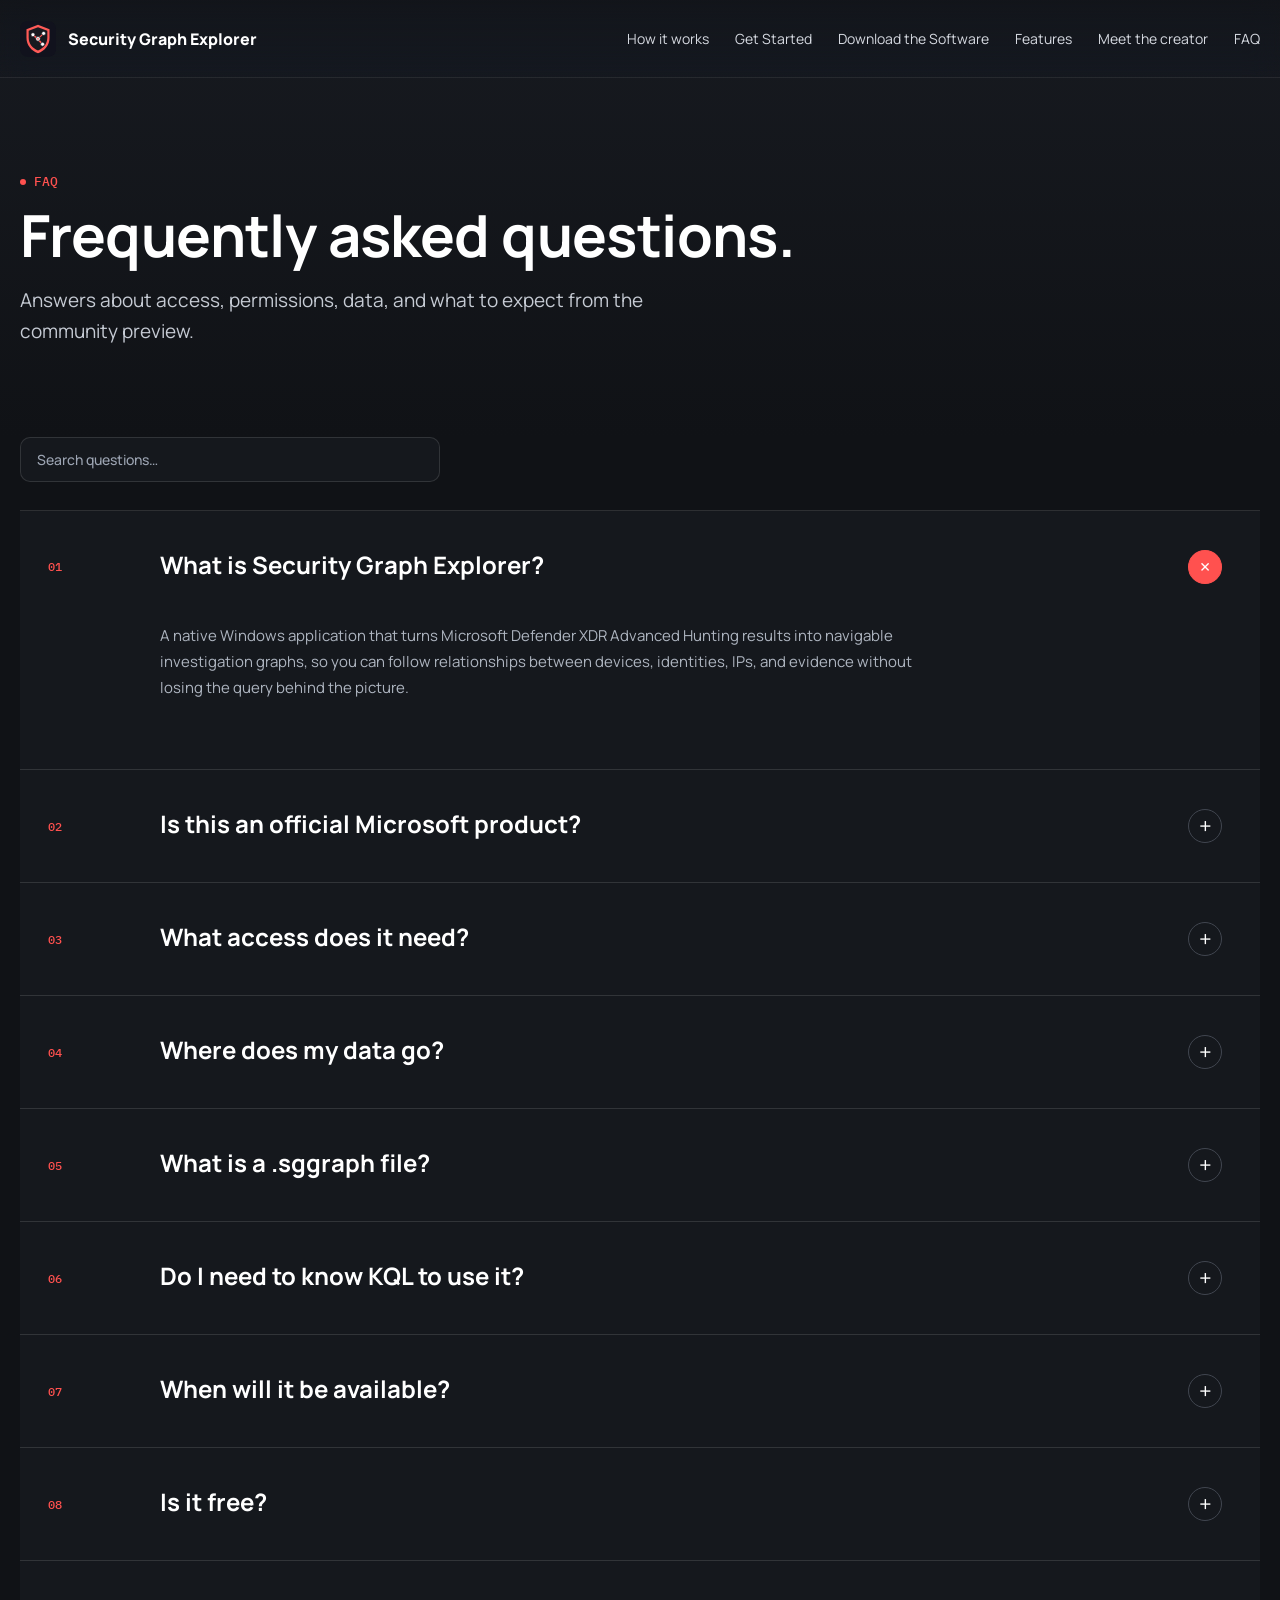
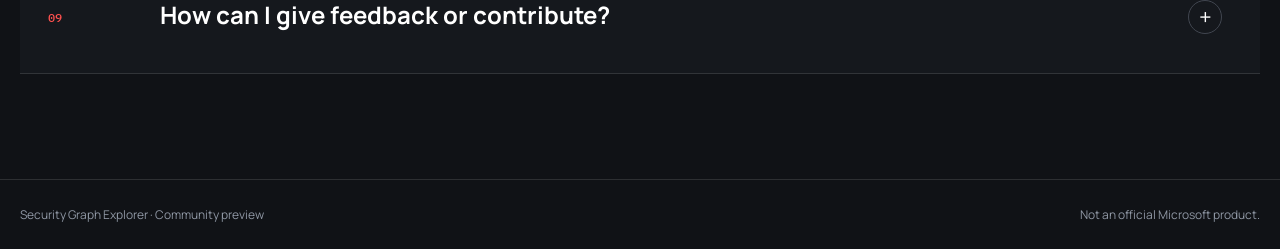
==== faq.html @ d6b18bd4 "UPDATE" ====
<!doctype html>
<html lang="en">
<head>
  <meta charset="utf-8">
  <meta name="viewport" content="width=device-width, initial-scale=1">
  <meta name="description" content="Frequently asked questions about Security Graph Explorer: access, permissions, data, and availability.">
  <meta name="theme-color" content="#101216">
  <meta property="og:title" content="FAQ · Security Graph Explorer">
  <meta property="og:description" content="Answers about access, permissions, data, and what to expect from the preview.">
  <meta property="og:type" content="website">
  <title>FAQ · Security Graph Explorer</title>
  <link rel="icon" href="assets/logo.svg" type="image/svg+xml">
  <link rel="preconnect" href="https://fonts.googleapis.com">
  <link rel="preconnect" href="https://fonts.gstatic.com" crossorigin>
  <link href="https://fonts.googleapis.com/css2?family=IBM+Plex+Mono:wght@400;500&family=Manrope:wght@400;500;600;700;800&display=swap" rel="stylesheet">
  <link rel="stylesheet" href="assets/styles.css">
</head>
<body>
  <div class="scroll-progress" aria-hidden="true"></div>
  <header class="topbar">
    <nav class="nav wrap" aria-label="Main navigation">
      <a class="brand" href="index.html#top"><img src="assets/logo.svg" alt=""><span>Security Graph Explorer</span></a>
      <div class="nav-links">
        <a href="index.html#how-it-works">How it works</a>
        <a href="index.html#get-started">Get Started</a>
        <a href="index.html#download">Download the Software</a>
        <a href="index.html#features">Features</a>
        <a href="index.html#creator">Meet the creator</a>
        <a href="faq.html">FAQ</a>
      </div>
    </nav>
  </header>

  <main>
    <section class="page-hero">
      <div class="wrap reveal">
        <div class="eyebrow">FAQ</div>
        <h1>Frequently asked questions.</h1>
        <p>Answers about access, permissions, data, and what to expect from the community preview.</p>
      </div>
    </section>

    <section class="faq-list" aria-label="Frequently asked questions">
      <div class="wrap">
        <div class="faq-search">
          <input type="search" id="faq-search-input" placeholder="Search questions…" aria-label="Search frequently asked questions">
        </div>
        <div class="start-accordion">
          <details class="start-panel" open>
            <summary><span class="start-index">01</span><span class="start-summary"><strong>What is Security Graph Explorer?</strong></span><span class="expand-icon" aria-hidden="true">+</span></summary>
            <div class="panel-content"><p class="panel-intro">A native Windows application that turns Microsoft Defender XDR Advanced Hunting results into navigable investigation graphs, so you can follow relationships between devices, identities, IPs, and evidence without losing the query behind the picture.</p></div>
          </details>
          <details class="start-panel">
            <summary><span class="start-index">02</span><span class="start-summary"><strong>Is this an official Microsoft product?</strong></span><span class="expand-icon" aria-hidden="true">+</span></summary>
            <div class="panel-content"><p class="panel-intro">No. It is an independent, personal open-source project. It is not affiliated with, endorsed by, or sponsored by Microsoft.</p></div>
          </details>
          <details class="start-panel">
            <summary><span class="start-index">03</span><span class="start-summary"><strong>What access does it need?</strong></span><span class="expand-icon" aria-hidden="true">+</span></summary>
            <div class="panel-content"><p class="panel-intro">Delegated Microsoft Graph access with the <code>ThreatHunting.Read.All</code> permission. You bring your own Microsoft Entra application; there is no client secret and no shared backend.</p></div>
          </details>
          <details class="start-panel">
            <summary><span class="start-index">04</span><span class="start-summary"><strong>Where does my data go?</strong></span><span class="expand-icon" aria-hidden="true">+</span></summary>
            <div class="panel-content"><p class="panel-intro">Nowhere but your own tenant. Queries run through Microsoft Graph using your delegated credentials, and results stay on your device.</p></div>
          </details>
          <details class="start-panel">
            <summary><span class="start-index">05</span><span class="start-summary"><strong>What is a .sggraph file?</strong></span><span class="expand-icon" aria-hidden="true">+</span></summary>
            <div class="panel-content"><p class="panel-intro">A versioned bundle that stores a graph definition: its KQL query, column mapping, and display settings, so you can save, share, and reuse investigations.</p></div>
          </details>
          <details class="start-panel">
            <summary><span class="start-index">06</span><span class="start-summary"><strong>Do I need to know KQL to use it?</strong></span><span class="expand-icon" aria-hidden="true">+</span></summary>
            <div class="panel-content"><p class="panel-intro">Basic familiarity helps if you want to write custom queries, but the app ships with reusable graph templates so you can start investigating without writing KQL yourself.</p></div>
          </details>
          <details class="start-panel">
            <summary><span class="start-index">07</span><span class="start-summary"><strong>When will it be available?</strong></span><span class="expand-icon" aria-hidden="true">+</span></summary>
            <div class="panel-content"><p class="panel-intro">Security Graph Explorer is on track to publish as a Microsoft Store app on December 1, 2026. Until then, it is in active community preview.</p></div>
          </details>
          <details class="start-panel">
            <summary><span class="start-index">08</span><span class="start-summary"><strong>Is it free?</strong></span><span class="expand-icon" aria-hidden="true">+</span></summary>
            <div class="panel-content"><p class="panel-intro">Yes. It is a free, open-source preview project.</p></div>
          </details>
          <details class="start-panel">
            <summary><span class="start-index">09</span><span class="start-summary"><strong>How can I give feedback or contribute?</strong></span><span class="expand-icon" aria-hidden="true">+</span></summary>
            <div class="panel-content"><p class="panel-intro">Reach out through the creator's LinkedIn, linked from the <a href="index.html#creator">Meet the creator</a> section, with ideas, issues, or graph templates you would like to share.</p></div>
          </details>
        </div>
        <p class="faq-empty">No matching questions. Try a different search term.</p>
      </div>
    </section>
  </main>

  <footer>
    <div class="footer-inner wrap"><span>Security Graph Explorer · Community preview</span><span>Not an official Microsoft product.</span></div>
  </footer>

  <script src="assets/script.js"></script>
</body>
</html>
---- assets/styles.css ----
:root {
  --ink: #101216;
  --surface: #171a20;
  --raised: #21252d;
  --paper: #f5f6f8;
  --muted: #9ca4b2;
  --line: rgba(255, 255, 255, .12);
  --coral: #ff514f;
  --coral-dark: #cf3438;
  --mint: #62d4a8;
  --max: 1360px;
}

* { box-sizing: border-box; }
html { scroll-behavior: smooth; overflow-x: clip; }
body {
  margin: 0;
  overflow-x: hidden;
  color: #fff;
  background: var(--ink);
  font-family: "Manrope", sans-serif;
  letter-spacing: 0;
}
a { color: inherit; }
p { text-wrap: pretty; }
button, a { -webkit-tap-highlight-color: transparent; }
.wrap { width: min(calc(100% - 40px), var(--max)); margin-inline: auto; }
main section { position: relative; }

.section-rise::before {
  content: "";
  position: absolute;
  z-index: 2;
  top: -64px;
  left: 0;
  width: 100%;
  height: 65px;
  background: inherit;
  clip-path: polygon(0 100%, 100% 0, 100% 100%);
  pointer-events: none;
}
.section-rise.reverse::before { clip-path: polygon(0 0, 100% 100%, 0 100%); }

html.motion-ready .reveal {
  opacity: 0;
  transform: translateY(28px);
  transition: opacity .75s ease, transform .75s cubic-bezier(.2,.75,.25,1);
}
html.motion-ready .reveal.from-left { transform: translateX(-34px); }
html.motion-ready .reveal.from-right { transform: translateX(34px); }
html.motion-ready .reveal.is-visible { opacity: 1; transform: translate(0, 0); }

.topbar {
  position: absolute;
  inset: 0 0 auto;
  z-index: 10;
  height: 78px;
  display: flex;
  align-items: center;
  background: linear-gradient(rgba(16,18,22,.6), rgba(16,18,22,0));
  backdrop-filter: blur(14px) saturate(140%);
  -webkit-backdrop-filter: blur(14px) saturate(140%);
  border-bottom: 1px solid rgba(255,255,255,.09);
  transition: background .35s ease, border-color .35s ease;
}
.topbar.scrolled { background: rgba(16,18,22,.78); border-bottom-color: rgba(255,255,255,.16); }
.nav { display: flex; align-items: center; justify-content: space-between; gap: 24px; }
.brand { display: flex; align-items: center; gap: 12px; text-decoration: none; font-weight: 800; }
.brand img { width: 36px; height: 36px; border-radius: 7px; }
.nav-links { display: flex; align-items: center; gap: 26px; }
.nav-links a { color: #d6dae1; font-size: 14px; text-decoration: none; }
.nav-links a:hover { color: #fff; }
.scroll-progress { position: fixed; top: 0; left: 0; z-index: 50; height: 3px; width: 0%; background: linear-gradient(90deg, var(--coral), var(--mint)); box-shadow: 0 0 14px rgba(255,81,79,.55); pointer-events: none; }
.hero {
  position: relative;
  min-height: min(900px, 94vh);
  overflow: hidden;
  isolation: isolate;
  display: grid;
  align-items: center;
  padding: 126px 0 100px;
  background:
    linear-gradient(90deg, rgba(16,18,22,.98) 0%, rgba(16,18,22,.91) 38%, rgba(16,18,22,.24) 76%, rgba(16,18,22,.62) 100%),
    radial-gradient(circle at 78% 42%, #323942 0%, #171a20 52%, #101216 100%);
}
#graph-canvas { position: absolute; inset: 0 0 0 32%; width: 68%; height: 100%; z-index: -1; opacity: .92; }
.hero-glow { position: absolute; inset: 0; z-index: 0; pointer-events: none; background: radial-gradient(480px circle at var(--gx, 72%) var(--gy, 38%), rgba(255,81,79,.16), transparent 62%); }
.hero-copy { position: relative; z-index: 1; width: min(690px, 64%); }
.hero-badge {
  position: absolute;
  top: 50%;
  right: max(20px, calc((100vw - var(--max)) / 2));
  transform: translateY(-50%);
  z-index: 4;
  display: inline-flex;
  align-items: center;
  gap: 10px;
  padding: 11px 20px 11px 16px;
  border-radius: 999px;
  background: #ffd400;
  color: #16181d;
  font: 700 13px "IBM Plex Mono", monospace;
  text-decoration: none;
  letter-spacing: .02em;
  box-shadow: 0 14px 32px -12px rgba(255,212,0,.6);
  transition: transform .25s ease, box-shadow .25s ease;
}
.hero-badge:hover { transform: translateY(-52%); box-shadow: 0 18px 38px -10px rgba(255,212,0,.75); }
.hero-badge .dot { position: relative; width: 8px; height: 8px; border-radius: 50%; background: #16181d; flex: 0 0 auto; }
.hero-badge .dot::after { content: ""; position: absolute; inset: -4px; border-radius: 50%; background: rgba(22,24,29,.45); animation: pulse-ring 1.8s ease-out infinite; }
@keyframes pulse-ring { 0% { transform: scale(.6); opacity: .9; } 100% { transform: scale(1.9); opacity: 0; } }
.eyebrow { display: inline-flex; align-items: center; gap: 8px; color: var(--coral); font: 500 13px/1.4 "IBM Plex Mono", monospace; text-transform: uppercase; }
.eyebrow::before { content: ""; width: 6px; height: 6px; border-radius: 50%; background: currentColor; }
h1 { margin: 18px 0 20px; font-size: clamp(48px, 7vw, 88px); line-height: .98; letter-spacing: -0.02em; max-width: 790px; }
.hero-why { margin: 0 0 14px; color: #ff8785; font: 600 16px/1.5 "Manrope", sans-serif; max-width: 650px; }
.lede { color: #c6cbd4; font-size: clamp(17px, 2vw, 21px); line-height: 1.65; max-width: 650px; }
.actions { display: flex; flex-wrap: wrap; gap: 12px; margin-top: 34px; }
.button {
  min-height: 48px;
  display: inline-flex;
  align-items: center;
  justify-content: center;
  gap: 9px;
  padding: 0 22px;
  border: 1px solid var(--line);
  border-radius: 10px;
  color: #fff;
  background: rgba(33,37,45,.76);
  text-decoration: none;
  font-size: 14px;
  font-weight: 700;
  transition: transform .25s ease, box-shadow .25s ease, filter .25s ease, border-color .25s ease;
}
.button.primary { background: var(--coral); border-color: var(--coral); box-shadow: 0 10px 26px -10px rgba(255,81,79,.7); }
.button:hover { transform: translateY(-2px); filter: brightness(1.08); box-shadow: 0 14px 30px -12px rgba(0,0,0,.4); }
.button.primary:hover { box-shadow: 0 16px 34px -10px rgba(255,81,79,.55); }
.hero-meta { display: flex; flex-wrap: wrap; gap: 20px; margin-top: 42px; color: #aeb5c0; font: 400 12px "IBM Plex Mono", monospace; }
.hero-meta span::before { content: ""; display: inline-block; width: 7px; height: 7px; margin-right: 8px; border-radius: 50%; background: var(--mint); }
.scroll-cue {
  position: absolute;
  z-index: 3;
  right: max(20px, calc((100vw - var(--max)) / 2));
  bottom: 34px;
  display: flex;
  align-items: center;
  gap: 12px;
  color: #9ca4b2;
  font: 500 11px "IBM Plex Mono", monospace;
  text-decoration: none;
  text-transform: uppercase;
  writing-mode: vertical-rl;
}
.scroll-cue::after { content: ""; width: 1px; height: 58px; background: linear-gradient(var(--coral), transparent); }

.product { background: var(--paper); color: #17191e; padding: 94px 0 112px; }
.section-head { display: grid; grid-template-columns: minmax(460px, 1.35fr) minmax(280px, .85fr); gap: 56px; align-items: end; margin-bottom: 52px; }
.section-head h2 { max-width: 680px; margin: 0; font-size: clamp(36px, 4.2vw, 54px); line-height: 1.05; letter-spacing: -0.01em; text-wrap: balance; }
.section-head p { margin: 0; color: #59616e; line-height: 1.75; font-size: 17px; }
.screen {
  position: relative;
  overflow: hidden;
  border: 1px solid #ccd1d8;
  border-radius: 16px;
  background: #0d0f12;
  box-shadow: 0 34px 80px rgba(21,25,31,.22), 0 0 0 1px rgba(255,255,255,.05) inset;
  transform: perspective(1400px) rotateX(1.5deg);
  transform-origin: center top;
  transition: transform .6s cubic-bezier(.2,.75,.25,1), box-shadow .6s ease;
}
.screen:hover { transform: perspective(1400px) rotateX(0) translateY(-5px); box-shadow: 0 42px 90px rgba(21,25,31,.28); }
.screen img { display: block; width: 100%; height: auto; }
.screen-fallback { min-height: 590px; display: grid; grid-template-columns: 220px 1fr 230px; color: #e9ebef; }
.mock-sidebar, .mock-inspector { padding: 24px 18px; background: #15181d; border-right: 1px solid #2a2e35; }
.mock-inspector { border: 0; border-left: 1px solid #2a2e35; }
.mock-title { font-size: 18px; font-weight: 800; margin-bottom: 26px; }
.mock-row { height: 56px; margin-bottom: 8px; padding: 12px; border-left: 3px solid transparent; background: #1e2229; font-size: 12px; }
.mock-row.active { border-color: var(--coral); }
.mock-canvas { position: relative; overflow: hidden; background-image: radial-gradient(#363b44 1px, transparent 1px); background-size: 24px 24px; }
.node { position: absolute; width: 70px; aspect-ratio: 1; display: grid; place-items: center; border: 2px solid var(--coral); border-radius: 50%; background: #1a1e24; font: 500 10px "IBM Plex Mono", monospace; box-shadow: 0 0 0 8px rgba(255,81,79,.09); }
.node.n1 { left: 15%; top: 42%; } .node.n2 { left: 45%; top: 22%; } .node.n3 { right: 13%; top: 48%; } .node.n4 { left: 43%; bottom: 10%; }
.edge { position: absolute; height: 2px; transform-origin: left center; background: #727b89; }
.edge.e1 { width: 35%; left: 21%; top: 48%; transform: rotate(-24deg); }
.edge.e2 { width: 37%; left: 51%; top: 31%; transform: rotate(30deg); }
.edge.e3 { width: 28%; left: 49%; top: 32%; transform: rotate(89deg); }
.screen-note { margin-top: 18px; color: #737b87; font-size: 12px; text-align: right; }

.process { padding: 104px 0 116px; color: #f5f6f8; background: #171a20; }
.process-head { display: grid; grid-template-columns: 1.1fr .9fr; gap: 70px; align-items: end; margin-bottom: 52px; }
.process-head h2 { max-width: 700px; margin: 14px 0 0; font-size: clamp(36px, 4.8vw, 60px); line-height: 1.02; letter-spacing: -0.01em; }
.process-head > p { margin: 0; color: var(--muted); font-size: 17px; line-height: 1.75; }
.process-flow { display: grid; grid-template-columns: minmax(0, 1fr) 30px minmax(0, 1fr) 30px minmax(0, 1fr) 30px minmax(0, 1fr); gap: 12px; align-items: stretch; }
.process-step {
  position: relative;
  height: 372px;
  display: flex;
  flex-direction: column;
  padding: 30px 26px 26px;
  border-radius: 20px;
  border: 1px solid rgba(255,255,255,.08);
  background: linear-gradient(155deg, rgba(255,255,255,.06), rgba(255,255,255,0) 55%), #1a1d23;
  box-shadow: none;
  transition: transform .3s cubic-bezier(.2,.75,.25,1), border-color .3s ease, box-shadow .3s ease;
}
.process-step:hover { transform: translateY(-6px); border-color: rgba(255,81,79,.4); box-shadow: 0 28px 54px -30px rgba(255,81,79,.45); }
.process-index { display: block; margin-bottom: 18px; color: var(--muted); font: 600 11px/1 "IBM Plex Mono", monospace; letter-spacing: .14em; text-transform: uppercase; opacity: .75; }
.step-viz { position: relative; flex: 0 0 116px; height: 116px; margin-bottom: 22px; border-radius: 12px; background: rgba(255,255,255,.03); border: 1px solid rgba(255,255,255,.07); overflow: hidden; }

.viz-table { display: grid; grid-template-columns: repeat(4, 1fr); grid-auto-rows: 1fr; gap: 5px; padding: 12px; }
.viz-table span { border-radius: 3px; background: rgba(255,255,255,.07); }
.viz-table span:nth-child(-n+4) { background: rgba(255,81,79,.32); }

.viz-gear { display: flex; align-items: center; justify-content: center; }
.viz-gear svg { width: 52px; height: 52px; animation: spin-slow 7s linear infinite; }
.viz-gear .gear-hub { fill: none; stroke: var(--coral); stroke-width: 1.6; }
.viz-gear .gear-teeth { fill: none; stroke: var(--coral); stroke-width: 1.4; stroke-linecap: round; stroke-linejoin: round; }
@keyframes spin-slow { to { transform: rotate(360deg); } }

.viz-graph svg { display: block; width: 100%; height: 100%; }
.viz-graph .vedge { stroke: rgba(255,255,255,.28); stroke-width: 2; }
.viz-graph .vnode { fill: #1a1d23; stroke: var(--coral); stroke-width: 2.4; }
.viz-graph .vlabel { font: 700 7px "IBM Plex Mono", monospace; fill: var(--coral); text-anchor: middle; pointer-events: none; }
.viz-graph .vlabel.hub-label { font-size: 6px; }
.viz-path .vedge.dim { stroke: rgba(255,255,255,.16); }
.viz-path .vedge.active { stroke: var(--coral); stroke-width: 2.6; filter: drop-shadow(0 0 3px rgba(255,81,79,.55)); }
.viz-path .vnode.dim { stroke: rgba(255,255,255,.24); }
.viz-path .vnode.active { stroke: var(--coral); }
.viz-path .vlabel.dim { fill: rgba(255,255,255,.4); }
.viz-path .vlabel.active { fill: var(--coral); }
.process-step h3 { margin: 0 0 10px; font-size: 19px; line-height: 1.25; min-height: 48px; }
.process-step p { margin: 0; color: var(--muted); font-size: 13px; line-height: 1.7; display: -webkit-box; -webkit-line-clamp: 4; -webkit-box-orient: vertical; overflow: hidden; }
.process-arrow {
  display: grid;
  place-items: center;
  align-self: center;
  width: 30px;
  height: 30px;
  color: var(--coral);
  font: 700 26px/1 "Manrope", sans-serif;
}

.get-started { padding: 105px 0; background: #101216; }
.get-started-head { display: grid; grid-template-columns: .9fr 1.1fr; gap: 80px; align-items: end; margin-bottom: 48px; }
.page-hero { padding: 168px 0 70px; background: linear-gradient(180deg, #171a20, #101216); }
.page-hero h1 { margin: 14px 0 16px; font-size: clamp(36px, 5vw, 58px); line-height: 1.05; letter-spacing: -0.01em; text-wrap: balance; }
.page-hero p { color: #c6cbd4; font-size: clamp(16px, 1.6vw, 19px); line-height: 1.65; max-width: 640px; }
.faq-list { padding: 0 0 105px; background: #101216; }
.faq-search { margin: 0 0 28px; }
.faq-search input {
  width: 100%;
  max-width: 420px;
  padding: 12px 16px;
  border-radius: 10px;
  border: 1px solid var(--line);
  background: #15181d;
  color: #fff;
  font: 500 14px "Manrope", sans-serif;
  outline: none;
  transition: border-color .2s ease, box-shadow .2s ease;
}
.faq-search input::placeholder { color: var(--muted); }
.faq-search input:focus { border-color: var(--coral); box-shadow: 0 0 0 3px rgba(255,81,79,.18); }
.start-panel.is-hidden { display: none; }
.faq-empty { display: none; padding: 36px 0 0; color: var(--muted); font-size: 14px; }
.faq-empty.is-visible { display: block; }
.get-started h2 { margin: 12px 0 0; font-size: clamp(36px, 5vw, 58px); line-height: 1.05; letter-spacing: -0.01em; }
.get-started-head p { margin: 0; color: var(--muted); font-size: 17px; line-height: 1.75; }
.start-accordion { border-top: 1px solid var(--line); }
.start-panel { border-bottom: 1px solid var(--line); background: #15181d; }
.start-panel summary { min-height: 112px; display: grid; grid-template-columns: 90px minmax(0,1fr) 44px; align-items: center; gap: 22px; padding: 0 28px; cursor: pointer; list-style: none; }
.start-panel summary::-webkit-details-marker { display: none; }
.start-panel summary:focus-visible { outline: 2px solid var(--coral); outline-offset: -2px; }
.start-index { color: var(--coral); font: 500 12px "IBM Plex Mono", monospace; }
.start-summary strong { display: block; margin-bottom: 5px; font-size: 24px; }
.start-summary span { color: var(--muted); font-size: 13px; }
.expand-icon { width: 34px; height: 34px; display: grid; place-items: center; border: 1px solid #414650; border-radius: 50%; color: #fff; font-size: 22px; transition: transform .25s ease, background .25s ease; }
.start-panel[open] .expand-icon { transform: rotate(45deg); background: var(--coral); border-color: var(--coral); }
.panel-content { padding: 0 28px 40px 140px; }
.panel-intro { max-width: 780px; margin: 0 0 28px; color: #aeb5c0; font-size: 15px; line-height: 1.75; }
.demo-steps { display: grid; grid-template-columns: repeat(4,1fr); gap: 14px; }
.demo-step { min-height: 150px; padding: 22px; background: #1c2026; border: 1px solid var(--line); border-radius: 12px; transition: transform .25s ease, border-color .25s ease; }
.demo-step:hover { transform: translateY(-4px); border-color: rgba(255,81,79,.32); }
.demo-step span, .setup-item span { color: var(--coral); font: 500 11px "IBM Plex Mono", monospace; }
.demo-step strong { display: block; margin: 24px 0 8px; font-size: 15px; }
.demo-step p, .setup-item p, .inline-graph p { margin: 0; color: var(--muted); font-size: 12px; line-height: 1.65; }
.setup-list { display: grid; grid-template-columns: repeat(2,1fr); gap: 14px; }
.setup-item { padding: 24px; background: #1c2026; border: 1px solid var(--line); border-radius: 12px; transition: transform .25s ease, border-color .25s ease; }
.setup-item:hover { transform: translateY(-4px); border-color: rgba(255,81,79,.32); }
.setup-item h3 { margin: 18px 0 8px; font-size: 17px; }
.setup-values { display: flex; flex-wrap: wrap; gap: 10px; margin-top: 22px; }
.setup-values code { padding: 10px 12px; border: 1px solid #414650; border-radius: 6px; color: #dce1e8; background: #101216; font: 500 11px "IBM Plex Mono", monospace; }
.inline-graphs { display: grid; grid-template-columns: repeat(3,1fr); gap: 14px; }
.inline-graph { min-height: 240px; display: flex; flex-direction: column; padding: 24px; border: 1px solid var(--line); border-radius: 12px; background: #1c2026; transition: transform .25s ease, border-color .25s ease; }
.inline-graph:hover { transform: translateY(-4px); border-color: rgba(255,81,79,.32); }
.inline-graph small { color: var(--coral); font: 500 10px "IBM Plex Mono", monospace; text-transform: uppercase; }
.inline-graph h3 { margin: 26px 0 9px; font-size: 18px; }
.inline-graph p { margin-bottom: 22px; font-size: 13px; }
.inline-graph .button { width: fit-content; margin-top: auto; }
.graphs-more { display: flex; justify-content: center; margin-top: 28px; }

.download { padding: 110px 0; color: #17191e; background: var(--coral); text-align: center; }
.download-center { display: flex; flex-direction: column; align-items: center; }
.download .eyebrow { color: #17191e; }
.release-date { margin: 20px 0 4px; font: 800 clamp(64px, 13vw, 168px)/.9 "Manrope", sans-serif; letter-spacing: -0.03em; }
.download h2 { max-width: 760px; margin: 22px auto 14px; font-size: clamp(28px, 3.4vw, 38px); line-height: 1.2; letter-spacing: -0.01em; }
.download p { max-width: 640px; margin: 0 auto; font-size: 16px; line-height: 1.7; }
.download-status { margin-top: 30px; min-width: 190px; min-height: 54px; display: inline-flex; align-items: center; justify-content: center; padding: 0 22px; border: 1px solid rgba(0,0,0,.28); border-radius: 10px; background: rgba(255,255,255,.24); font: 700 13px "IBM Plex Mono", monospace; text-transform: uppercase; letter-spacing: .04em; }

.features { padding: 105px 0; background: #15181d; }
.features h2, .creator h2, .community h2 { margin: 0 0 52px; font-size: clamp(36px, 5vw, 58px); letter-spacing: -0.01em; }
.feature-grid { display: grid; grid-template-columns: repeat(3, 1fr); gap: 18px; }
.feature { min-height: 235px; padding: 30px; background: #181c22; border: 1px solid var(--line); border-radius: 14px; box-shadow: 0 18px 40px -30px rgba(0,0,0,.7); }
.feature-index { color: var(--coral); font: 500 12px "IBM Plex Mono", monospace; }
.feature h3 { margin: 42px 0 12px; font-size: 20px; }
.feature p { margin: 0; color: var(--muted); line-height: 1.7; font-size: 14px; }
.feature { transition: background-color .25s ease, transform .25s ease, border-color .25s ease; }
.feature:hover { z-index: 1; background: #1d2128; transform: translateY(-4px); border-color: rgba(255,81,79,.32); }

.access { color: #15171b; background: var(--coral); padding: 85px 0; }
.access-grid { display: grid; grid-template-columns: 1fr 1fr; gap: 90px; align-items: center; }
.access h2 { margin: 0; font-size: clamp(34px, 5vw, 58px); line-height: 1.03; letter-spacing: -0.01em; }
.access p { font-size: 17px; line-height: 1.7; }
.access code { display: block; margin-top: 20px; padding: 18px; border: 1px solid rgba(0,0,0,.28); background: rgba(255,255,255,.22); font: 500 14px "IBM Plex Mono", monospace; }

.creator { padding: 105px 0; color: #17191e; background: var(--paper); }
.creator-grid { display: grid; grid-template-columns: 280px 1fr; gap: 78px; align-items: center; }
.creator-mark {
  position: relative;
  width: 100%;
  aspect-ratio: 4 / 5;
  overflow: hidden;
  border-radius: 18px;
  background: #191c22;
  box-shadow: inset 0 0 0 4px var(--coral), 0 24px 48px rgba(21,25,31,.18);
}
.creator-mark img { width: 100%; height: 100%; display: block; object-fit: cover; object-position: 50% 35%; }
.creator h2 { margin: 14px 0 12px; }
.creator-role { margin: 0 0 26px; color: var(--coral-dark); font: 500 13px "IBM Plex Mono", monospace; text-transform: uppercase; }
.creator-copy { max-width: 720px; color: #555e6b; font-size: 17px; line-height: 1.8; }
.creator-actions { display: flex; flex-wrap: wrap; gap: 10px; margin-top: 12px; }
.creator .button { color: #fff; background: #252a33; border-color: #252a33; }
.creator .button svg { width: 17px; height: 17px; flex: 0 0 auto; fill: currentColor; }
.creator-note { margin-top: 22px; color: #737b87; font-size: 12px; }

.community { padding: 105px 0; background: #101216; text-align: center; }
.community p { max-width: 670px; margin: -28px auto 34px; color: var(--muted); line-height: 1.8; }
footer { border-top: 1px solid var(--line); padding: 26px 0; color: #8f97a4; font-size: 12px; }
.footer-inner { display: flex; justify-content: space-between; gap: 20px; }

@media (max-width: 820px) {
  .nav-links a:not(.button) { display: none; }
  .hero { min-height: 850px; align-items: start; }
  #graph-canvas { inset: 35% 0 0; width: 100%; height: 65%; opacity: .48; }
  .hero-copy { width: 100%; }
  .hero-badge { position: static; margin: 0 0 20px; }
  .section-head, .process-head, .get-started-head, .access-grid, .creator-grid { grid-template-columns: 1fr; gap: 34px; }
  .creator-mark { width: min(240px, 70vw); }
  .screen-fallback { grid-template-columns: 140px 1fr; min-height: 470px; }
  .mock-inspector { display: none; }
  .feature-grid { grid-template-columns: 1fr; }
  .process-flow { grid-template-columns: 1fr; gap: 12px; }
  .process-step { height: auto; }
  .process-arrow { margin: 0 auto; transform: rotate(90deg); }
  .demo-steps, .inline-graphs { grid-template-columns: 1fr 1fr; }
  .section-rise::before { top: -38px; height: 39px; }
  .scroll-cue { display: none; }
}
@media (max-width: 540px) {
  .wrap { width: min(calc(100% - 28px), var(--max)); }
  .brand span { font-size: 13px; }
  h1 { font-size: 47px; }
  .hero-meta { display: grid; gap: 10px; }
  .screen-fallback { grid-template-columns: 1fr; }
  .mock-sidebar { display: none; }
  .mock-canvas { min-height: 430px; }
  .start-panel summary { min-height: 96px; grid-template-columns: 42px minmax(0,1fr) 34px; gap: 12px; padding: 0 14px; }
  .start-summary strong { font-size: 18px; }
  .start-summary span { display: none; }
  .panel-content { padding: 0 14px 28px; }
  .demo-steps, .setup-list, .inline-graphs { grid-template-columns: 1fr; }
  .demo-step { min-height: 130px; border-right: 0; border-bottom: 1px solid var(--line); }
  .footer-inner { flex-direction: column; }
}
@media (prefers-reduced-motion: reduce) {
  html { scroll-behavior: auto; }
  .button:hover, .feature:hover, .screen:hover, .demo-step:hover, .setup-item:hover, .inline-graph:hover, .process-step:hover { transform: none; }
  .hero-glow { display: none; }
  .hero-badge .dot::after { animation: none; }
  .viz-gear svg { animation: none; }
  html.motion-ready .reveal { opacity: 1; transform: none; transition: none; }
}
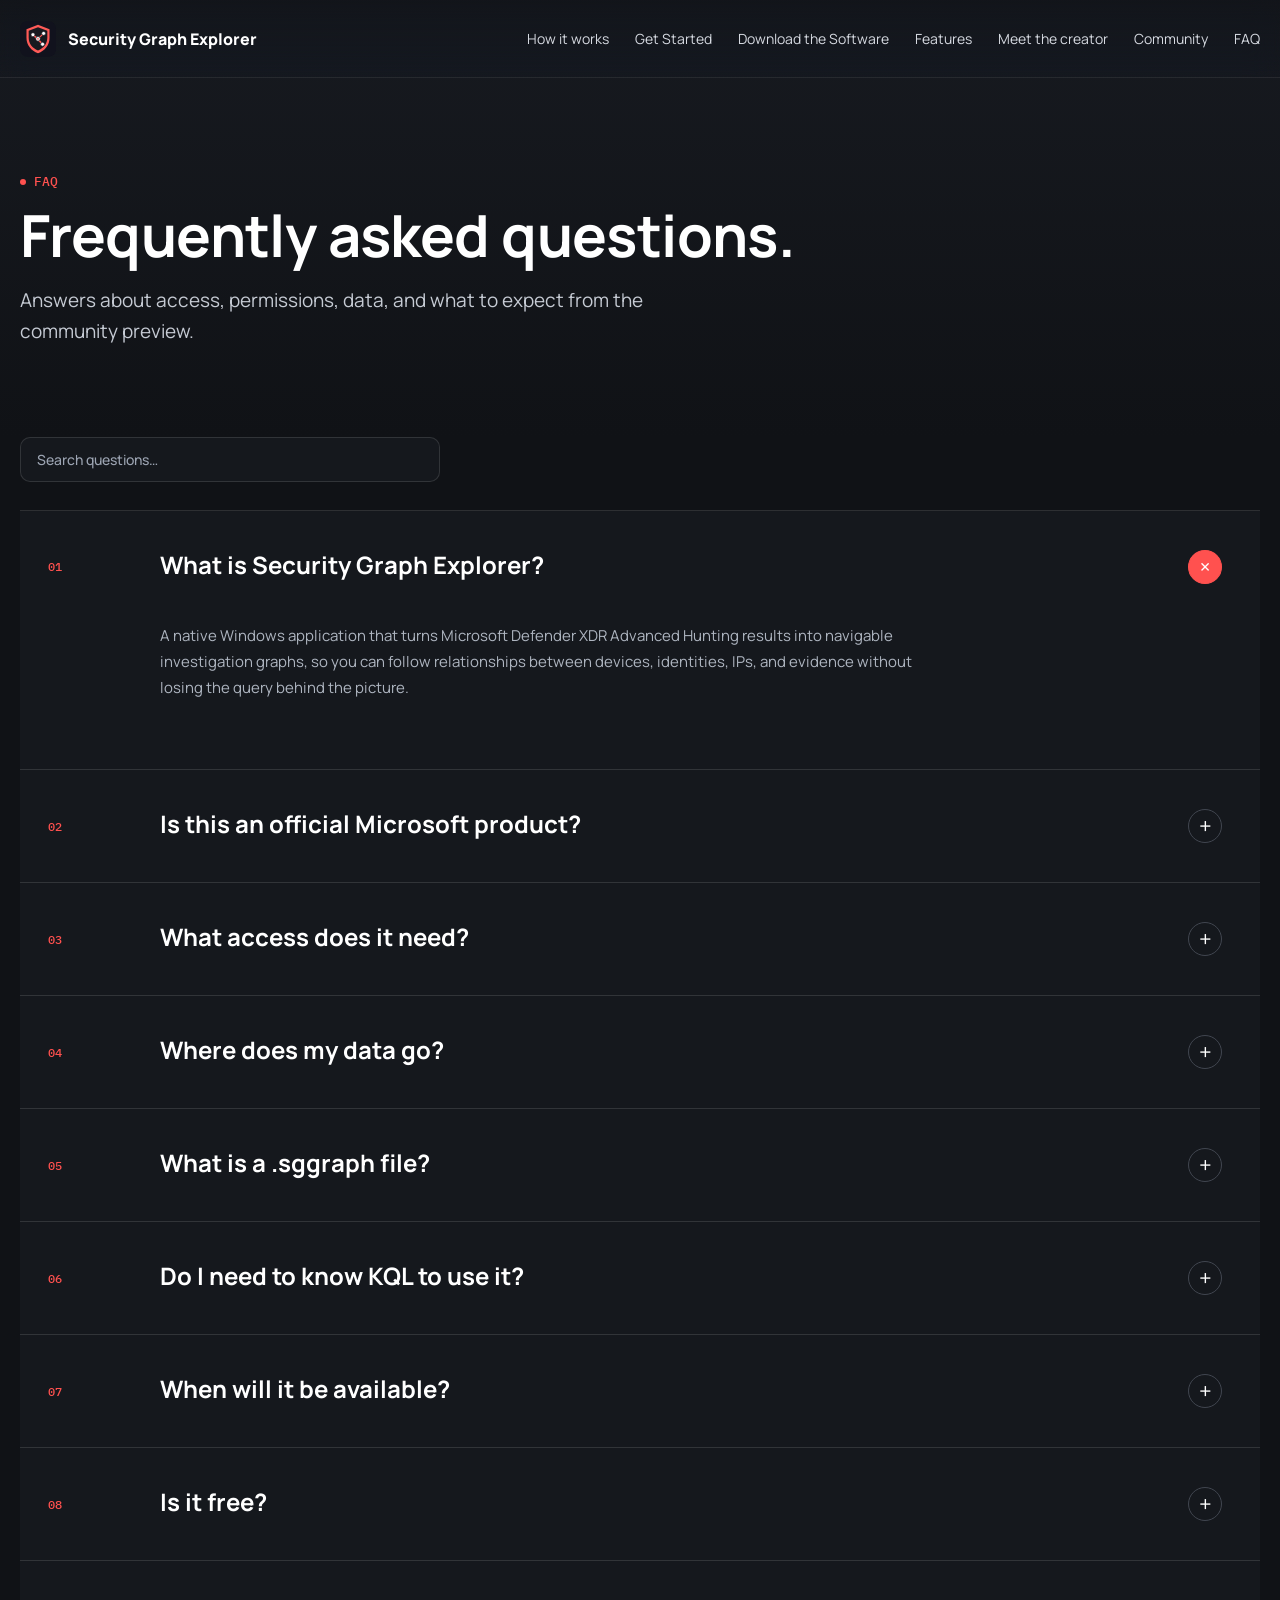
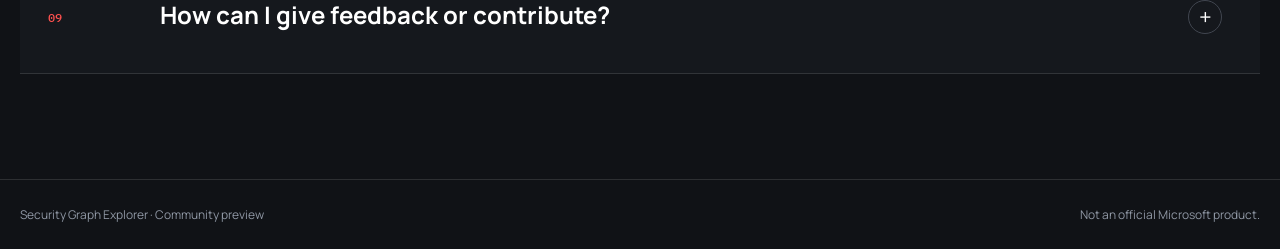
==== commit 6210a40d: "update - community graphs" ====
--- a/faq.html
+++ b/faq.html
@@ -26,6 +26,7 @@
         <a href="index.html#download">Download the Software</a>
         <a href="index.html#features">Features</a>
         <a href="index.html#creator">Meet the creator</a>
+        <a href="community.html">Community</a>
         <a href="faq.html">FAQ</a>
       </div>
     </nav>
--- a/assets/styles.css
+++ b/assets/styles.css
@@ -262,6 +262,47 @@
 .start-panel.is-hidden { display: none; }
 .faq-empty { display: none; padding: 36px 0 0; color: var(--muted); font-size: 14px; }
 .faq-empty.is-visible { display: block; }
+
+.community-list { padding: 0 0 105px; background: #101216; }
+.community-toolbar { display: flex; flex-wrap: wrap; align-items: center; justify-content: space-between; gap: 12px; margin: 0 0 28px; }
+.community-toolbar input {
+  flex: 1 1 260px;
+  max-width: 420px;
+  padding: 12px 16px;
+  border-radius: 10px;
+  border: 1px solid var(--line);
+  background: #15181d;
+  color: #fff;
+  font: 500 14px "Manrope", sans-serif;
+  outline: none;
+  transition: border-color .2s ease, box-shadow .2s ease;
+}
+.community-toolbar input::placeholder { color: var(--muted); }
+.community-toolbar input:focus { border-color: var(--coral); box-shadow: 0 0 0 3px rgba(255,81,79,.18); }
+.community-grid { display: grid; grid-template-columns: repeat(auto-fill, minmax(280px, 1fr)); gap: 18px; }
+.community-card {
+  display: flex;
+  flex-direction: column;
+  padding: 22px;
+  border-radius: 14px;
+  background: #181c22;
+  border: 1px solid var(--line);
+  box-shadow: 0 18px 40px -30px rgba(0,0,0,.7);
+  transition: transform .25s ease, border-color .25s ease;
+}
+.community-card:hover { transform: translateY(-4px); border-color: rgba(255,81,79,.32); }
+.community-card-head { display: flex; align-items: baseline; justify-content: space-between; gap: 10px; margin-bottom: 8px; }
+.community-card-head h3 { margin: 0; font-size: 17px; }
+.community-date { color: var(--muted); font: 500 11px "IBM Plex Mono", monospace; white-space: nowrap; }
+.community-desc { margin: 0 0 14px; color: var(--muted); font-size: 13px; line-height: 1.65; flex: 1 0 auto; }
+.community-tags { display: flex; flex-wrap: wrap; gap: 6px; margin-bottom: 14px; }
+.community-tag { padding: 4px 9px; border-radius: 999px; background: rgba(255,81,79,.12); color: #ffb8b6; font: 600 10px "IBM Plex Mono", monospace; text-transform: uppercase; letter-spacing: .03em; }
+.community-meta { margin-bottom: 16px; color: var(--muted); font-size: 12px; }
+.community-meta a { color: var(--coral); text-decoration: none; }
+.community-meta a:hover { text-decoration: underline; }
+.community-actions { display: flex; gap: 10px; margin-top: auto; }
+.community-empty { display: none; padding: 36px 0 0; color: var(--muted); font-size: 14px; text-align: center; }
+.community-empty.is-visible { display: block; }
 .get-started h2 { margin: 12px 0 0; font-size: clamp(36px, 5vw, 58px); line-height: 1.05; letter-spacing: -0.01em; }
 .get-started-head p { margin: 0; color: var(--muted); font-size: 17px; line-height: 1.75; }
 .start-accordion { border-top: 1px solid var(--line); }
